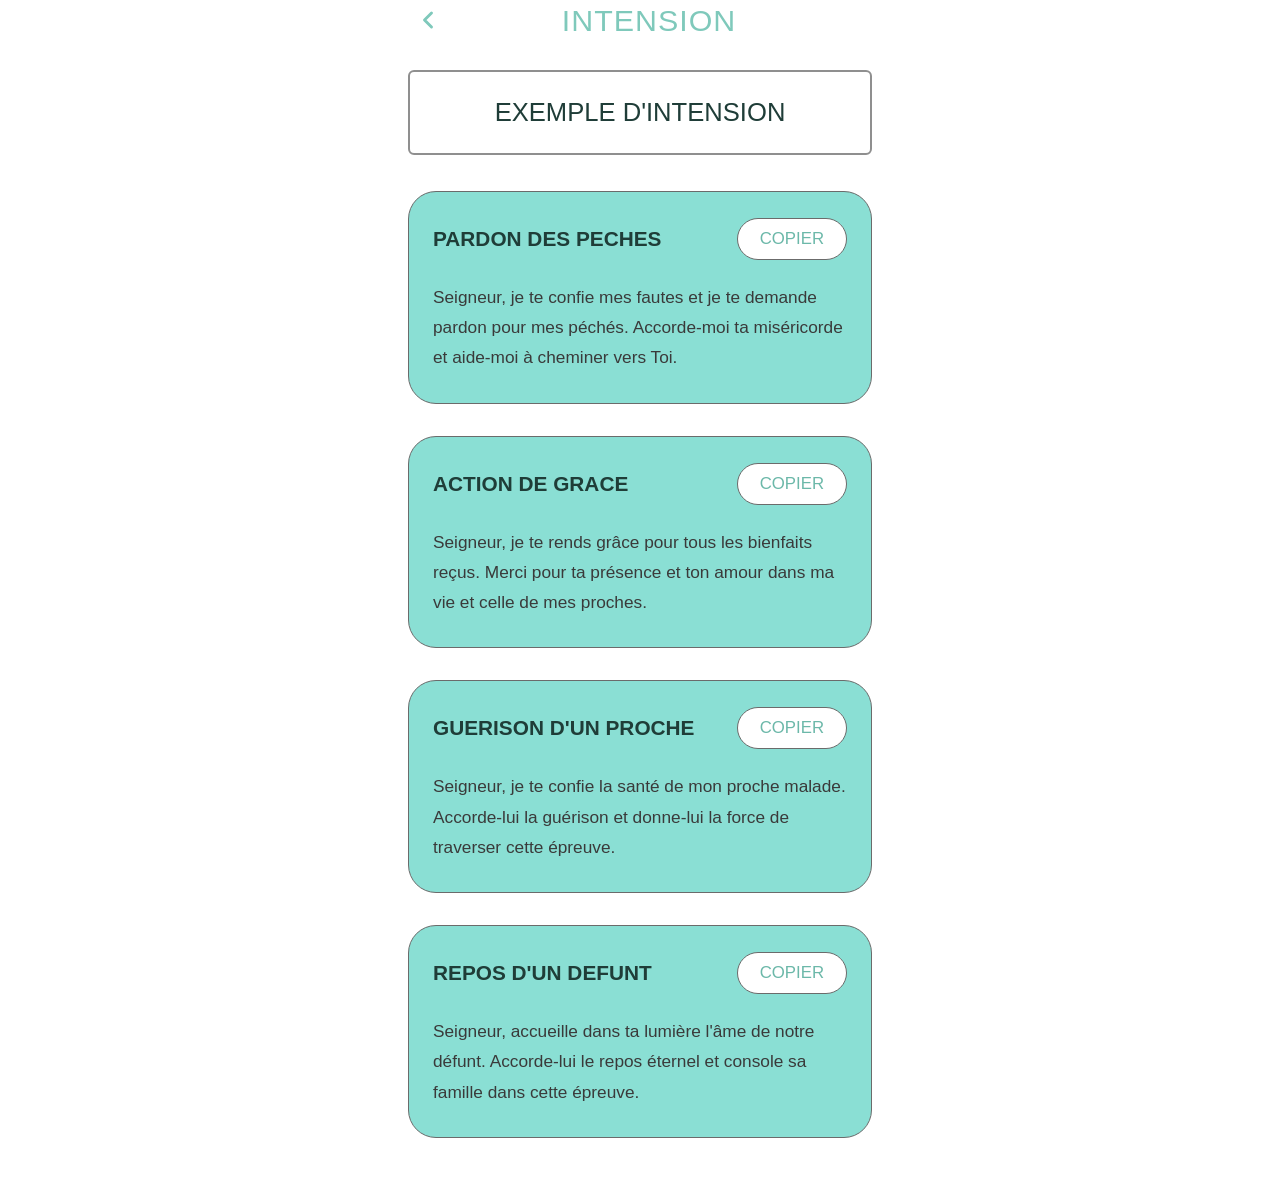
==== intensions/intension-exemples.html @ c63c5a02 "Add files via upload" ====
<!DOCTYPE html>
<html lang="fr">
<head>
  <meta charset="UTF-8" />
  <meta name="viewport" content="width=device-width, initial-scale=1.0, viewport-fit=cover" />
  <title>CatholiConnect - Exemples d'intension</title>

  <link rel="manifest" href="../Manifest.json" />
  <meta name="theme-color" content="#ffffff" />
  <link rel="apple-touch-icon" type="png" href="../assets/CatholiConnect.png" />

  <link rel="stylesheet" href="../css/style.css" />
  <link rel="stylesheet" href="../css/intension-exemples.css" />
</head>
<body class="exemples-body">

  <main class="app-container exemples-container">

    <!-- En-tête avec bouton retour + titre -->
    <header class="page-header">
      <button class="btn-back" id="btnBack" type="button" aria-label="Retour">
        <svg viewBox="0 0 24 24" width="28" height="28" fill="none" stroke="currentColor" stroke-width="2.5" stroke-linecap="round" stroke-linejoin="round">
          <polyline points="15 18 9 12 15 6"></polyline>
        </svg>
      </button>
      <h1 class="page-title">INTENSION</h1>
    </header>

    <!-- Bandeau titre de la section -->
    <div class="section-banner">EXEMPLE D'INTENSION</div>

    <!-- Liste des exemples -->
    <div class="exemples-list" id="exemplesList">
      <!-- généré dynamiquement en JS -->
    </div>

  </main>

  <script src="../js/intension-exemples.js"></script>
</body>
</html>
---- css/style.css ----
:root {
  --color-bg-teal: #7fc9bb;
  --color-bg-teal-dark: #6cb8a9;
  --color-btn-teal: #2f7d6d;
  --color-btn-teal-hover: #276a5c;
  --color-white: #ffffff;
  --color-text-dark: #1f3d38;
  --color-shadow: rgba(0, 0, 0, 0.18);
 
  --radius-lg: 40px;
  --radius-md: 20px;
  --font-main: -apple-system, BlinkMacSystemFont, "Segoe UI", Roboto,
    "Helvetica Neue", Arial, sans-serif;
}
 
* {
  box-sizing: border-box;
  margin: 0;
  padding: 0;
}
 
html,
body {
  height: 100%;
  width: 100%;
  font-family: var(--font-main);
  -webkit-tap-highlight-color: transparent;
  overscroll-behavior: none;
}
 
body {
  background-color: var(--color-bg-teal);
  color: var(--color-text-dark);
  min-height: 100vh;
  min-height: 100dvh;
  display: flex;
  flex-direction: column;
}
 
img {
  max-width: 100%;
  display: block;
}
 
button {
  font-family: inherit;
  cursor: pointer;
  border: none;
  outline: none;
  -webkit-appearance: none;
  appearance: none;
}
 
a {
  text-decoration: none;
  color: inherit;
}
 
/* Bouton principal réutilisable (grand bouton arrondi type "pill") */
.btn-main {
  width: 100%;
  padding: 22px 24px;
  background-color: var(--color-btn-teal);
  color: var(--color-white);
  font-size: 1.4rem;
  font-weight: 600;
  letter-spacing: 1px;
  text-transform: uppercase;
  border-radius: var(--radius-lg);
  box-shadow: 0 6px 14px var(--color-shadow);
  transition: transform 0.12s ease, background-color 0.2s ease, box-shadow 0.2s ease;
}
 
.btn-main:hover {
  background-color: var(--color-btn-teal-hover);
}
 
.btn-main:active {
  transform: scale(0.97);
  box-shadow: 0 3px 8px var(--color-shadow);
}
 
/* Utilitaire container centré, largeur max type mobile */
.app-container {
  width: 100%;
  max-width: 480px;
  margin: 0 auto;
  padding: 0 32px;
  flex: 1;
  display: flex;
  flex-direction: column;
}
 
/* Barre de statut noire en haut (simulation, optionnelle) */
.status-bar-space {
  height: env(safe-area-inset-top, 24px);
  background-color: #000;
  width: 100%;
}
---- css/intension-exemples.css ----
/* ==========================================================
   intension-exemples.css — Écran "VOIR EXEMPLES"
   Liste de modèles d'intentions copiables
   ========================================================== */

.exemples-body {
  background-color: #ffffff;
}

.exemples-container {
  padding: 0 28px 40px;
  max-width: 520px;
}

/* ---------- En-tête (identique aux autres écrans Intension) ---------- */
.page-header {
  display: flex;
  align-items: center;
  gap: 18px;
  padding: env(safe-area-inset-top, 24px) 0 30px;
}

.btn-back {
  background: none;
  color: var(--color-bg-teal);
  padding: 6px;
  display: flex;
  align-items: center;
  justify-content: center;
  flex-shrink: 0;
}

.btn-back:active {
  opacity: 0.6;
}

.page-title {
  flex: 1;
  text-align: center;
  color: var(--color-bg-teal);
  font-size: 1.9rem;
  font-weight: 500;
  letter-spacing: 1px;
  margin-right: 40px;
}

/* ---------- Bandeau "EXEMPLE D'INTENSION" ---------- */
.section-banner {
  border: 2px solid #8f8f8f;
  border-radius: 6px;
  padding: 26px 22px;
  font-size: 1.6rem;
  color: var(--color-text-dark);
  text-align: center;
  margin-bottom: 36px;
}

/* ---------- Liste des exemples ---------- */
.exemples-list {
  display: flex;
  flex-direction: column;
  gap: 32px;
}

.exemple-card {
  background-color: #8adfd4;
  border: 1.5px solid #6b6b6b;
  border-radius: 28px;
  padding: 26px 24px 30px;
}

.exemple-header {
  display: flex;
  align-items: center;
  justify-content: space-between;
  gap: 14px;
  margin-bottom: 22px;
}

.exemple-title {
  font-size: 1.3rem;
  font-weight: 600;
  color: var(--color-text-dark);
  text-transform: uppercase;
}

.btn-copier {
  background-color: #ffffff;
  color: var(--color-bg-teal-dark);
  border: 1.5px solid #6b6b6b;
  border-radius: 30px;
  padding: 10px 22px;
  font-size: 1.05rem;
  font-weight: 500;
  flex-shrink: 0;
  transition: background-color 0.2s ease, transform 0.12s ease;
}

.btn-copier:active {
  transform: scale(0.95);
}

.btn-copier.is-copied {
  background-color: var(--color-bg-teal-dark);
  color: #ffffff;
}

.exemple-text {
  font-size: 1.08rem;
  line-height: 1.75;
  color: #3a3a3a;
}
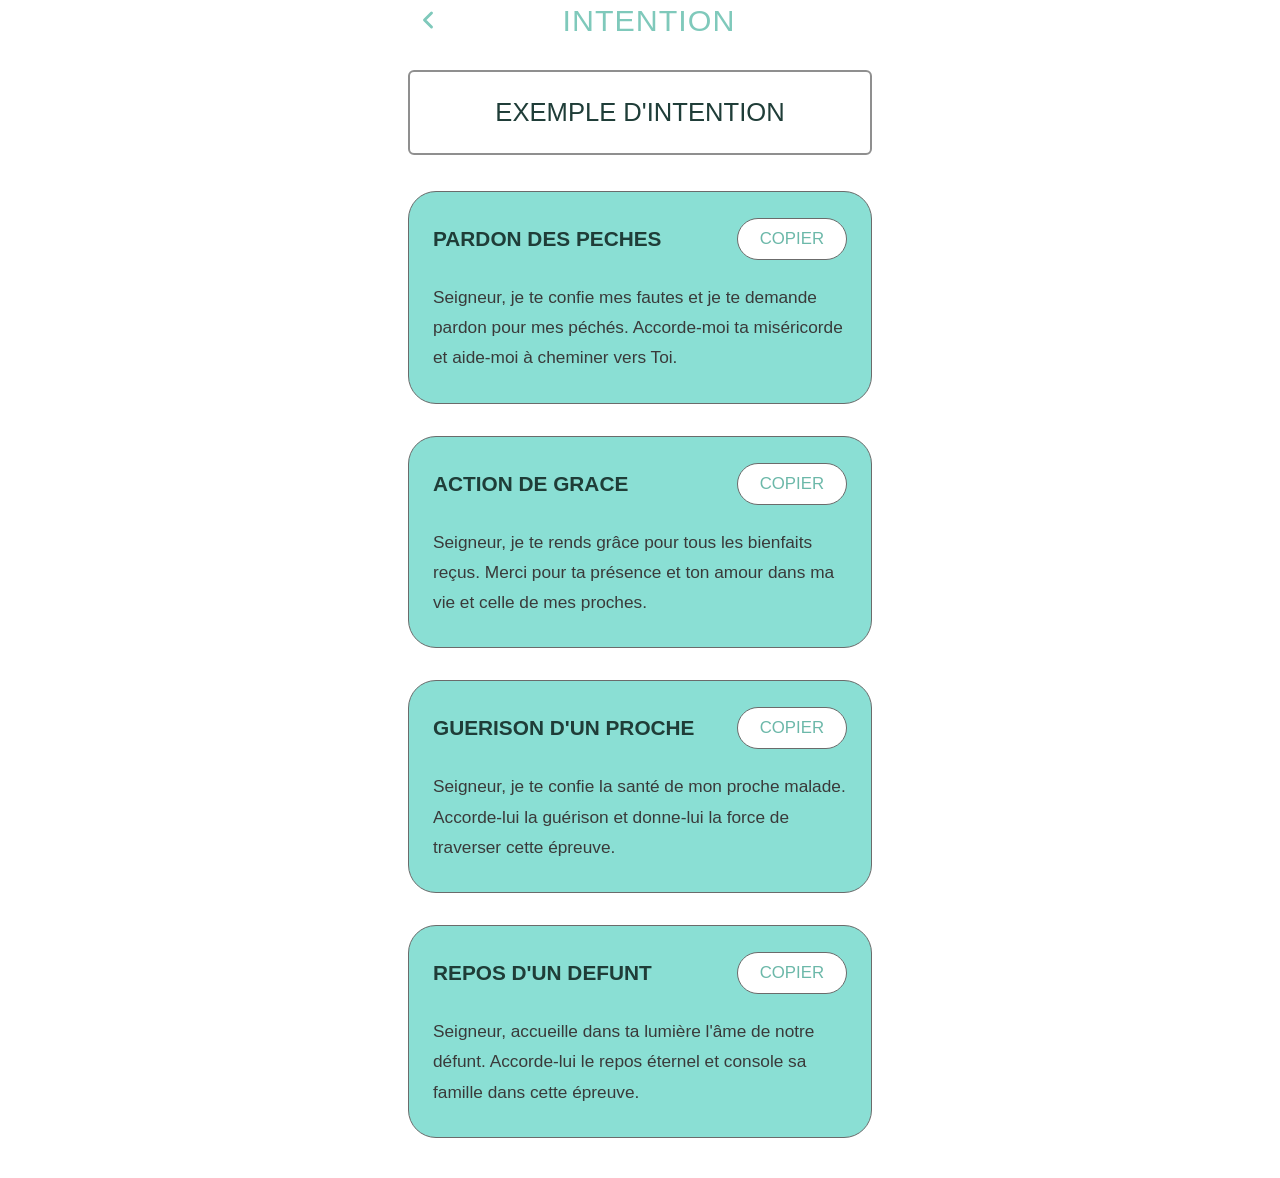
==== commit c1ff32b3: "Add files via upload" ====
--- a/intensions/intension-exemples.html
+++ b/intensions/intension-exemples.html
@@ -23,11 +23,11 @@
           <polyline points="15 18 9 12 15 6"></polyline>
         </svg>
       </button>
-      <h1 class="page-title">INTENSION</h1>
+      <h1 class="page-title">INTENTION</h1>
     </header>
 
     <!-- Bandeau titre de la section -->
-    <div class="section-banner">EXEMPLE D'INTENSION</div>
+    <div class="section-banner">EXEMPLE D'INTENTION</div>
 
     <!-- Liste des exemples -->
     <div class="exemples-list" id="exemplesList">
